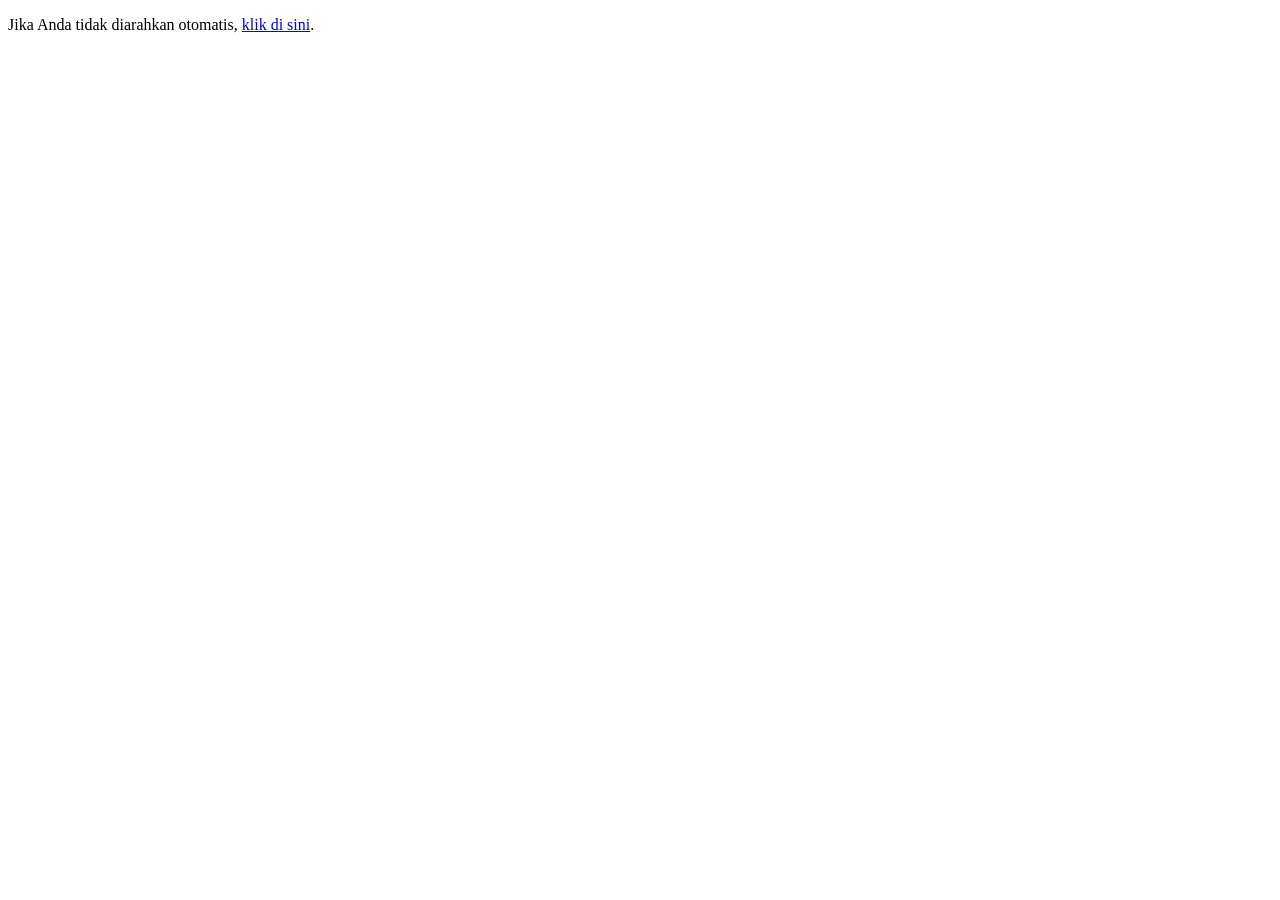
==== index.html @ add73de9 "Create index.html" ====
<!DOCTYPE html>
<html>
<head>
    <meta http-serif="refresh" content="0; url=./Predatech/">
    <title>Redirecting...</title>
</head>
<body>
    <p>Jika Anda tidak diarahkan otomatis, <a href="./Predatech/">klik di sini</a>.</p>
</body>
</html>
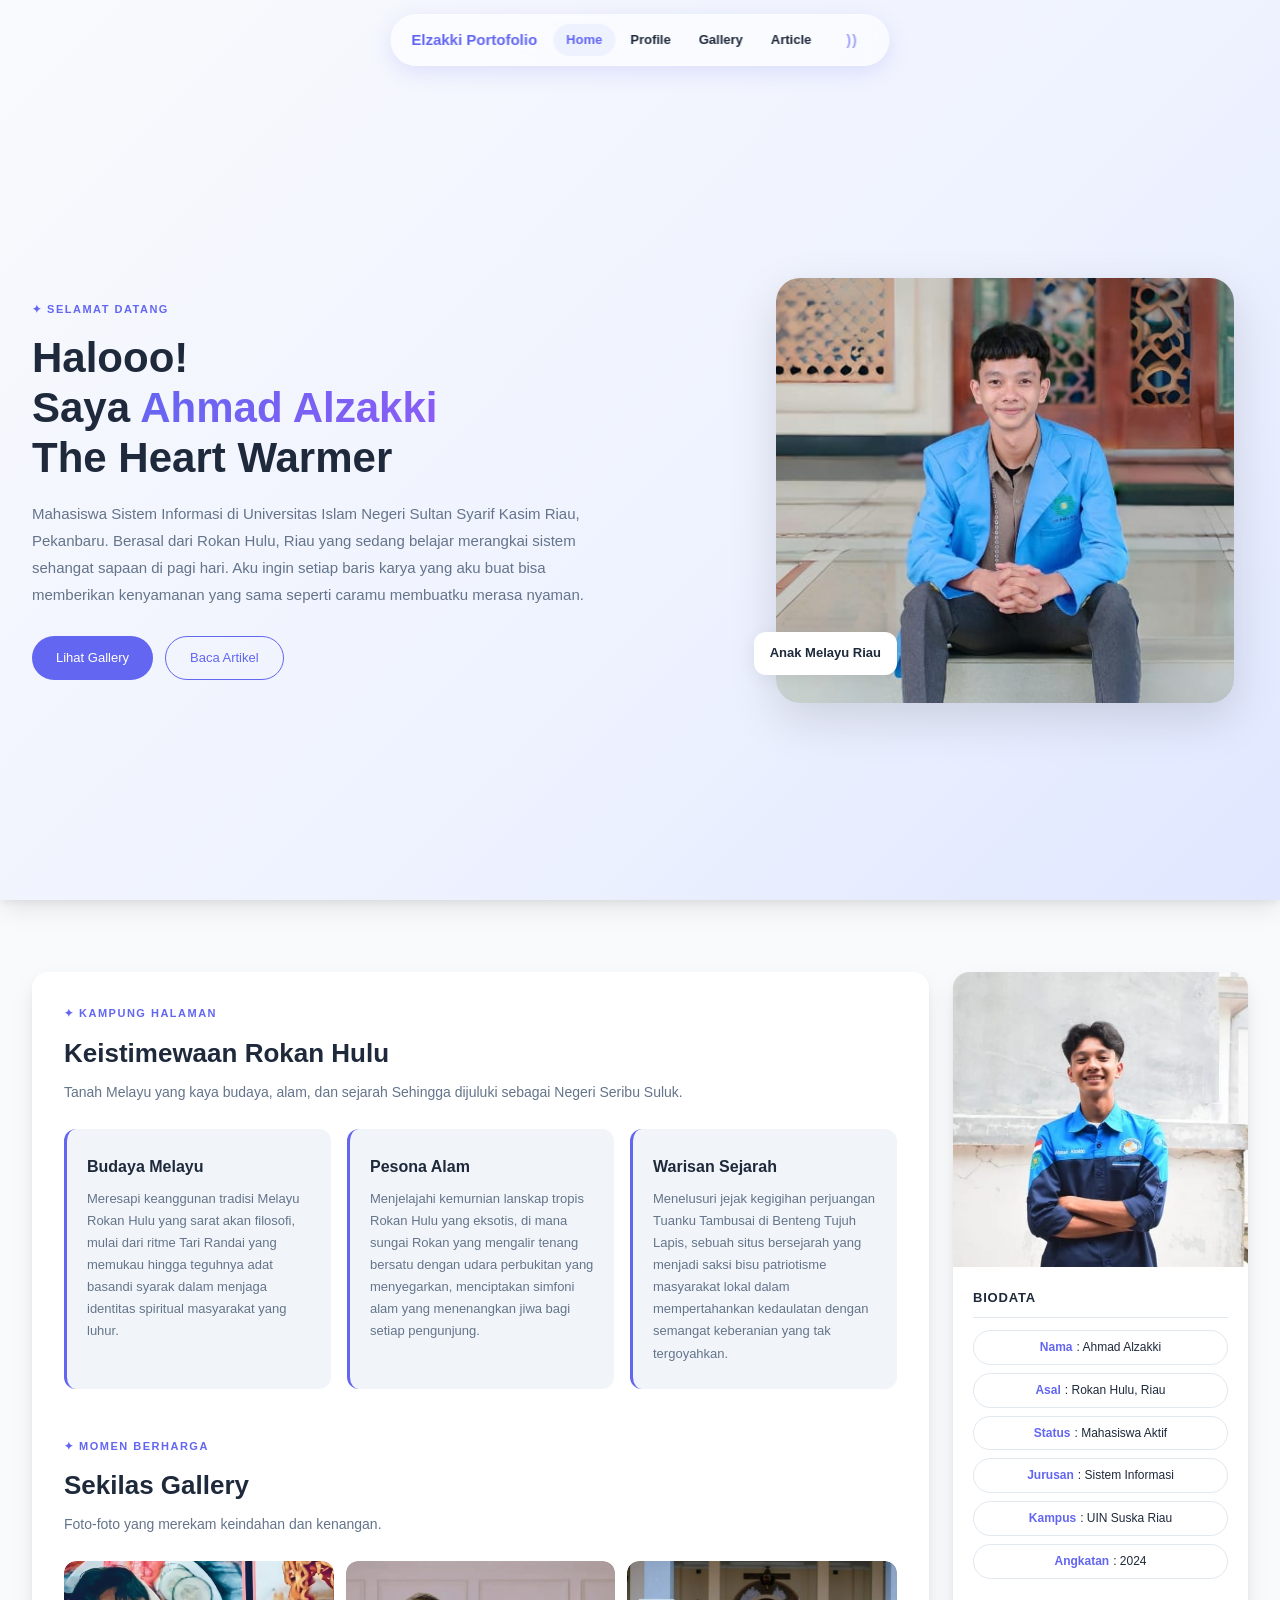
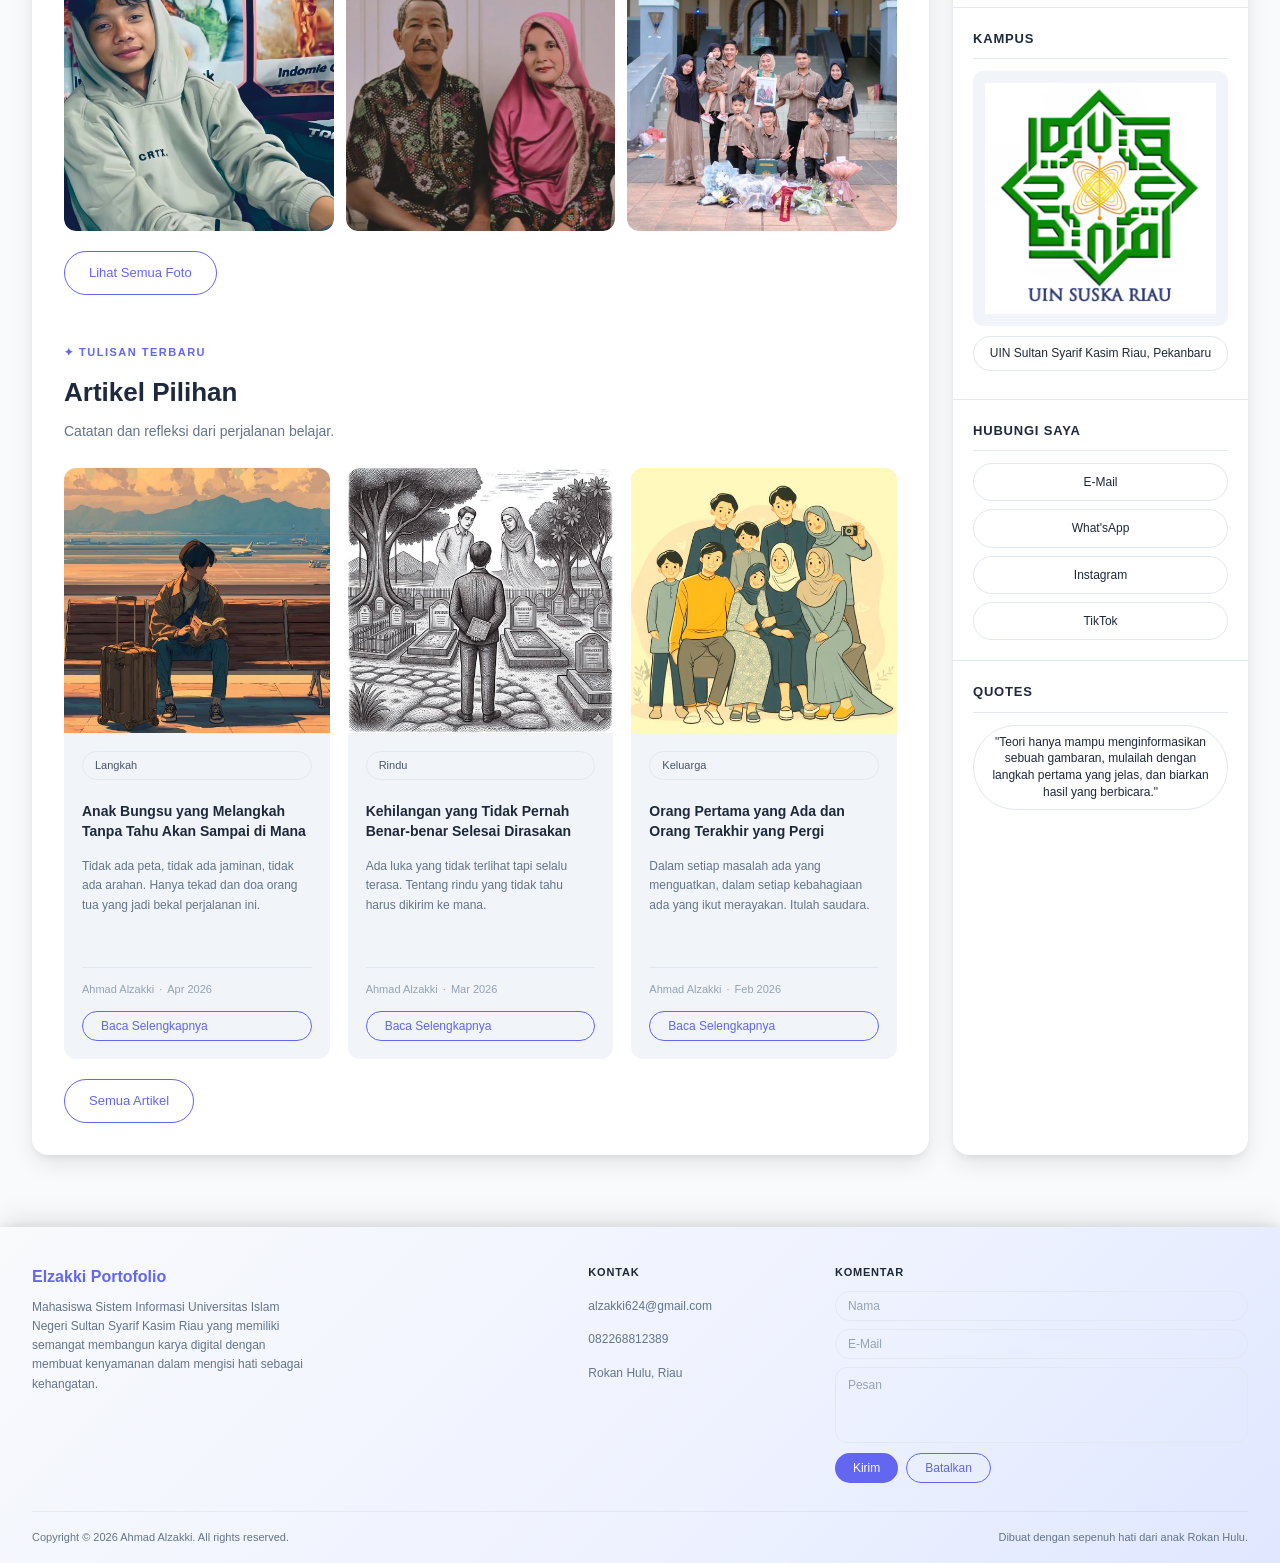
==== commit 059608cf: "Add files via upload" ====
--- a/index.html
+++ b/index.html
@@ -1,10 +1,336 @@
 <!DOCTYPE html>
-<html>
+<html lang="id">
+
 <head>
-    <meta http-serif="refresh" content="0; url=./Predatech/">
-    <title>Redirecting...</title>
+  <meta charset="UTF-8" />
+  <meta name="viewport" content="width=device-width, initial-scale=1.0" />
+  <meta name="description"
+    content="Website portofolio Ahmad Alzakki — mahasiswa Sistem Informasi dari Rokan Hulu, Riau." />
+  <title>Beranda - Elzakki Portofolio</title>
+  <link rel="stylesheet" href="style.css" />
 </head>
+
 <body>
-    <p>Jika Anda tidak diarahkan otomatis, <a href="./Predatech/">klik di sini</a>.</p>
+
+  <nav class="navbar" id="navbar">
+    <div class="navbar-inner">
+      <a href="index.html" class="navbar-logo">Elzakki Portofolio</a>
+      <ul class="navbar-menu">
+        <li><a href="index.html" class="active">Home</a></li>
+        <li><a href="profile.html">Profile</a></li>
+        <li><a href="gallery.html">Gallery</a></li>
+        <li><a href="article.html">Article</a></li>
+      </ul>
+      <div class="navbar-controls">
+        <button class="hamburger" id="hamburger" aria-label="Menu">
+          <span></span><span></span><span></span>
+        </button>
+        <button class="mode-trigger" id="modeTrigger" aria-label="Pilih mode">))</button>
+        <button class="mode-btn" id="modeBtn">Default</button>
+      </div>
+    </div>
+  </nav>
+
+  <div class="mobile-menu" id="mobileMenu">
+    <a href="index.html" class="active">Home</a>
+    <a href="profile.html">Profile</a>
+    <a href="gallery.html">Gallery</a>
+    <a href="article.html">Article</a>
+    <button class="mobile-mode-btn" id="modeBtnMobile">Default</button>
+  </div>
+
+  <section class="hero">
+    <div class="container">
+      <div class="hero-content">
+        <div class="hero-text fade-in">
+          <span class="hero-eyebrow">✦ Selamat Datang</span>
+          <h1 class="hero-title">Halooo!<br> Saya <span>Ahmad Alzakki</span><br />The Heart Warmer</h1>
+          <p class="hero-desc">Mahasiswa Sistem Informasi di Universitas Islam Negeri Sultan Syarif Kasim Riau,
+            Pekanbaru. Berasal dari Rokan Hulu, Riau yang sedang belajar merangkai sistem sehangat sapaan di pagi hari.
+            Aku ingin setiap baris karya yang aku buat bisa memberikan kenyamanan yang sama seperti caramu membuatku
+            merasa nyaman.</p>
+          <div class="hero-actions">
+            <a href="gallery.html" class="btn btn-primary">Lihat Gallery</a>
+            <a href="article.html" class="btn btn-secondary">Baca Artikel</a>
+          </div>
+        </div>
+        <div class="hero-image fade-in fade-in-delay-2">
+          <img src="Picture/0.jpeg" alt="Rokan Hulu, Riau" />
+          <div class="hero-badge">
+            Anak Melayu Riau
+          </div>
+        </div>
+      </div>
+    </div>
+  </section>
+
+  <section class="section">
+    <div class="container">
+      <div class="dual-panel">
+
+        <div class="panel-left">
+          <div class="home-sections">
+
+            <div class="scroll-reveal">
+              <span class="label">✦ Kampung Halaman</span>
+              <h2 class="heading">Keistimewaan Rokan Hulu</h2>
+              <p class="subtext">Tanah Melayu yang kaya budaya, alam, dan sejarah Sehingga dijuluki sebagai Negeri
+                Seribu Suluk.</p>
+              <div class="feature-grid">
+                <div class="feature-card scroll-reveal" data-delay="50">
+                  <h3>Budaya Melayu</h3>
+                  <p>Meresapi keanggunan tradisi Melayu Rokan Hulu yang sarat akan filosofi, mulai dari ritme Tari
+                    Randai yang memukau hingga teguhnya adat basandi syarak dalam menjaga identitas spiritual masyarakat
+                    yang luhur.</p>
+                </div>
+                <div class="feature-card scroll-reveal" data-delay="120">
+                  <h3>Pesona Alam</h3>
+                  <p>Menjelajahi kemurnian lanskap tropis Rokan Hulu yang eksotis, di mana sungai Rokan yang mengalir
+                    tenang bersatu dengan udara perbukitan yang menyegarkan, menciptakan simfoni alam yang menenangkan
+                    jiwa bagi setiap pengunjung.</p>
+                </div>
+                <div class="feature-card scroll-reveal" data-delay="190">
+                  <h3>Warisan Sejarah</h3>
+                  <p>Menelusuri jejak kegigihan perjuangan Tuanku Tambusai di Benteng Tujuh Lapis, sebuah situs
+                    bersejarah yang menjadi saksi bisu patriotisme masyarakat lokal dalam mempertahankan kedaulatan
+                    dengan semangat keberanian yang tak tergoyahkan.</p>
+                </div>
+              </div>
+            </div>
+
+            <div class="scroll-reveal">
+              <span class="label">✦ Momen Berharga</span>
+              <h2 class="heading">Sekilas Gallery</h2>
+              <p class="subtext">Foto-foto yang merekam keindahan dan kenangan.</p>
+              <div class="gallery-grid-preview">
+                <div class="gallery-item">
+                  <img src="Picture/8.jpg" alt="Momen 1" />
+                  <div class="gallery-overlay"><span>Santai tapi Serius</span></div>
+                </div>
+                <div class="gallery-item">
+                  <img src="Picture/family1.jpg" alt="Momen 2" />
+                  <div class="gallery-overlay"><span>Doa Tanpa Henti</span></div>
+                </div>
+                <div class="gallery-item">
+                  <img src="Picture/family2.jpg" alt="Momen 3" />
+                  <div class="gallery-overlay"><span>Bahagia dalam Kebersamaan</span></div>
+                </div>
+              </div>
+              <div style="margin-top:20px;">
+                <a href="gallery.html" class="btn btn-secondary">Lihat Semua Foto</a>
+              </div>
+            </div>
+
+            <div>
+              <span class="label">✦ Tulisan Terbaru</span>
+              <h2 class="heading">Artikel Pilihan</h2>
+              <p class="subtext">Catatan dan refleksi dari perjalanan belajar.</p>
+              <div class="article-preview-grid">
+                <div class="article-card">
+                  <img class="article-card-img" src="Picture/artc1.jpg" alt="Bungsu" />
+                  <div class="article-card-body">
+                    <span class="badge">Langkah</span>
+                    <h3>Anak Bungsu yang Melangkah Tanpa Tahu Akan Sampai di Mana</h3>
+                    <p>Tidak ada peta, tidak ada jaminan, tidak ada arahan. Hanya tekad dan doa orang tua yang jadi
+                      bekal perjalanan ini.</p>
+                    <div class="article-meta"><span>Ahmad Alzakki</span><span>·</span><span>Apr 2026</span></div>
+                    <button class="btn btn-secondary btn-sm" style="margin-top:12px;" onclick="openModal('m1')">Baca
+                      Selengkapnya</button>
+                  </div>
+                </div>
+                <div class="article-card">
+                  <img class="article-card-img" src="Picture/artc2.jpg" alt="Orang Tua" />
+                  <div class="article-card-body">
+                    <span class="badge">Rindu</span>
+                    <h3>Kehilangan yang Tidak Pernah Benar-benar Selesai Dirasakan</h3>
+                    <p>Ada luka yang tidak terlihat tapi selalu terasa. Tentang rindu yang tidak tahu harus dikirim ke
+                      mana.</p>
+                    <div class="article-meta"><span>Ahmad Alzakki</span><span>·</span><span>Mar 2026</span></div>
+                    <button class="btn btn-secondary btn-sm" style="margin-top:12px;" onclick="openModal('m2')">Baca
+                      Selengkapnya</button>
+                  </div>
+                </div>
+                <div class="article-card">
+                  <img class="article-card-img" src="Picture/artc3.jpg" alt="Saudara" />
+                  <div class="article-card-body">
+                    <span class="badge">Keluarga</span>
+                    <h3>Orang Pertama yang Ada dan Orang Terakhir yang Pergi</h3>
+                    <p>Dalam setiap masalah ada yang menguatkan, dalam setiap kebahagiaan ada yang ikut merayakan.
+                      Itulah saudara.</p>
+                    <div class="article-meta"><span>Ahmad Alzakki</span><span>·</span><span>Feb 2026</span></div>
+                    <button class="btn btn-secondary btn-sm" style="margin-top:12px;" onclick="openModal('m3')">Baca
+                      Selengkapnya</button>
+                  </div>
+                </div>
+              </div>
+              <div style="margin-top:20px;">
+                <a href="article.html" class="btn btn-secondary">Semua Artikel</a>
+              </div>
+            </div>
+
+          </div>
+        </div>
+
+        <aside class="panel-right">
+          <img src="Picture/1.jpeg" alt="Ahmad Alzakki" class="aside-profile-img" />
+          <div class="aside-body">
+            <h3>Biodata</h3>
+            <p><strong>Nama</strong>: Ahmad Alzakki</p>
+            <p><strong>Asal</strong>: Rokan Hulu, Riau</p>
+            <p><strong>Status</strong>: Mahasiswa Aktif</p>
+            <p><strong>Jurusan</strong>: Sistem Informasi</p>
+            <p><strong>Kampus</strong>: UIN Suska Riau</p>
+            <p><strong>Angkatan</strong>: 2024</p>
+          </div>
+          <div class="aside-body">
+            <h3>Kampus</h3>
+            <img src="Picture/UIN Suska Riau.png" alt="UIN Suska Riau"
+              style="width:100%; object-fit:contain; background:var(--bg-section); padding:12px; border-radius:10px; margin-bottom:10px;" />
+            <p>UIN Sultan Syarif Kasim Riau, Pekanbaru</p>
+          </div>
+          <div class="aside-body">
+            <h3>Hubungi Saya</h3>
+            <div class="aside-social">
+              <a href="mailto:alzakki624@gmail.com">E-Mail</a>
+              <a href="https://wa.me/qr/NRQJE35KMIVWI1" target="_blank">What'sApp</a>
+              <a href="https://www.instagram.com/zakki_ky?igsh=NWJoYWFzNnN1YWN1" target="_blank">Instagram</a>
+              <a href="https://www.tiktok.com/@zakki.24?_t=ZS-908duZ1VeLQ&_r=1" target="_blank">TikTok</a>
+            </div>
+          </div>
+          <div class="aside-body">
+            <h3>Quotes</h3>
+            <p>"Teori hanya mampu menginformasikan sebuah gambaran, mulailah dengan langkah pertama yang jelas, dan
+              biarkan hasil yang berbicara."</p>
+          </div>
+        </aside>
+
+      </div>
+    </div>
+  </section>
+
+
+
+  <footer class="footer">
+    <div class="container">
+      <div class="footer-grid">
+        <div class="footer-brand">
+          <div class="footer-logo">Elzakki Portofolio</div>
+          <p>Mahasiswa Sistem Informasi Universitas Islam Negeri Sultan Syarif Kasim Riau yang memiliki semangat
+            membangun karya digital dengan membuat kenyamanan dalam mengisi hati sebagai kehangatan.</p>
+        </div>
+        <div class="footer-col">
+          <h4>Kontak</h4>
+          <ul>
+            <li><a href="mailto:alzakki624@gmail.com">alzakki624@gmail.com</a></li>
+            <li><a href="https://wa.me/qr/NRQJE35KMIVWI1" target="_blank">082268812389</a></li>
+            <li><a href="https://maps.app.goo.gl/m5msif5nFXpnEiLt5" target="_blank">Rokan Hulu, Riau</a></li>
+          </ul>
+        </div>
+        <div class="footer-col footer-comment">
+          <h4>Komentar</h4>
+          <form class="comment-form" onsubmit="submitComment(event)">
+            <input type="text" class="comment-input" placeholder="Nama" required />
+            <input type="email" class="comment-input" placeholder="E-Mail" required />
+            <textarea class="comment-textarea" placeholder="Pesan" rows="3" required></textarea>
+            <div class="comment-actions">
+              <button type="submit" class="btn btn-primary btn-sm">Kirim</button>
+              <button type="reset" class="btn btn-secondary btn-sm">Batalkan</button>
+            </div>
+          </form>
+        </div>
+      </div>
+      <div class="footer-bottom">
+        <span>Copyright © 2026 Ahmad Alzakki. All rights reserved.</span>
+        <span>Dibuat dengan sepenuh hati dari anak Rokan Hulu.</span>
+      </div>
+    </div>
+  </footer>
+
+  <!-- ===== MODALS — di luar semua card, langsung di dalam body ===== -->
+
+  <div id="m1" class="modal-overlay" onclick="handleOverlay(event,'m1')">
+    <div class="modal-box">
+      <button class="modal-close" onclick="closeModal('m1')">Tutup</button>
+      <span class="badge">Langkah</span>
+      <h2 class="modal-title">Anak Bungsu yang Melangkah Tanpa Tahu Akan Sampai di Mana</h2>
+      <div class="modal-meta">Ahmad Alzakki · April 2026 · 4 menit baca</div>
+      <img class="modal-img" src="Picture/artc1.jpg" alt="Bungsu" />
+      <div class="modal-content">
+        <p>Menjadi anak bungsu itu tidak selalu berarti paling dimanja. Kadang justru jadi yang paling
+          banyak melihat, paling banyak belajar dari perjalanan kakak-kakak sebelumnya, tapi tetap harus
+          mencari jalan sendiri karena setiap orang punya takdirnya masing-masing.</p>
+        <p>Saya tidak pernah benar-benar tahu perjalanan ini akan berujung di mana. Tidak ada yang
+          menjamin bahwa setiap langkah yang diambil sudah pasti benar. Tapi justru di situlah letak
+          perjuangannya. Melangkah bukan karena yakin jalan di depan itu mulus, tapi karena diam di
+          tempat bukan pilihan yang bisa diterima.</p>
+        <p>Setiap pencapaian yang ada sampai hari ini bukan datang dari rencana besar yang tersusun
+          rapi. Semuanya datang dari keberanian untuk terus mencoba meski berkali-kali tidak tahu harus
+          ke mana. Ada masa di mana satu-satunya pegangan adalah doa ibu yang selalu terselip di akhir
+          setiap pembicaraan, dan keyakinan bahwa usaha tidak pernah benar-benar sia-sia.</p>
+        <p>Perjalanan ini belum selesai. Bahkan mungkin belum sampai di separuhnya. Tapi sejauh ini,
+          saya belajar bahwa tidak apa-apa untuk tidak tahu segalanya di awal. Yang penting adalah tetap
+          jalan, tetap belajar, dan tetap bersyukur untuk setiap langkah kecil yang sudah berhasil
+          dilewati.</p>
+      </div>
+    </div>
+  </div>
+
+  <div id="m2" class="modal-overlay" onclick="handleOverlay(event,'m2')">
+    <div class="modal-box">
+      <button class="modal-close" onclick="closeModal('m2')">Tutup</button>
+      <span class="badge">Rindu</span>
+      <h2 class="modal-title">Kehilangan yang Tidak Pernah Benar-benar Selesai Dirasakan</h2>
+      <div class="modal-meta">Ahmad Alzakki · Maret 2026 · 5 menit baca</div>
+      <img class="modal-img" src="Picture/artc2.jpg" alt="Orang Tua" />
+      <div class="modal-content">
+        <p>Kehilangan orang tua itu bukan sesuatu yang bisa dijelaskan dengan kata-kata yang cukup.
+          Tidak peduli seberapa banyak orang bilang "sabar" atau "ikhlas", tetap ada bagian di dalam
+          diri yang butuh waktu sangat lama untuk benar-benar menerima bahwa mereka sudah tidak ada.</p>
+        <p>Yang paling berat bukan saat pertama kali tahu kabarnya. Yang paling berat adalah momen-momen
+          kecil sesudahnya. Saat ada kabar baik yang ingin dibagi tapi tidak ada lagi nomor yang bisa
+          dihubungi. Saat hari raya datang dan meja makan terasa berbeda. Saat ada masalah yang biasanya
+          cukup diselesaikan hanya dengan duduk bersama mereka, tapi sekarang harus dihadapi sendiri.
+        </p>
+        <p>Orang tua meninggalkan banyak hal. Bukan hanya kenangan, tapi juga nilai-nilai yang tanpa
+          sadar sudah tertanam jauh sebelum kita mengerti artinya. Cara mereka berbicara, cara mereka
+          bersabar, cara mereka mencintai keluarga tanpa banyak berkata-kata. Semua itu hidup terus di
+          dalam diri, dan itu mungkin cara mereka untuk tetap ada meski jasadnya sudah pergi.</p>
+        <p>Rindu itu nyata. Dan tidak ada salahnya untuk mengakui bahwa kehilangan mereka meninggalkan
+          luka yang mendalam. Tapi di balik luka itu, ada juga rasa syukur yang besar karena pernah
+          punya mereka, meski tidak sepanjang yang diinginkan.</p>
+      </div>
+    </div>
+  </div>
+
+  <div id="m3" class="modal-overlay" onclick="handleOverlay(event,'m3')">
+    <div class="modal-box">
+      <button class="modal-close" onclick="closeModal('m3')">Tutup</button>
+      <span class="badge">Keluarga</span>
+      <h2 class="modal-title">Orang Pertama yang Ada dan Orang Terakhir yang Pergi</h2>
+      <div class="modal-meta">Ahmad Alzakki · Februari 2026 · 3 menit baca</div>
+      <img class="modal-img" src="Picture/artc3.jpg" alt="Saudara" />
+      <div class="modal-content">
+        <p>Ada hubungan yang terbentuk bukan karena pilihan, tapi justru karena itulah ia menjadi salah
+          satu yang paling kuat. Saudara kandung adalah orang-orang yang melihat kita dari sejak kita
+          belum tahu apa-apa tentang dunia, dan tetap ada sampai kita sudah cukup besar untuk berjalan
+          sendiri.</p>
+        <p>Kebersamaan dalam keluarga tidak selalu datang dalam bentuk momen-momen besar. Kadang justru
+          hadir dalam hal yang paling biasa. Makan bersama sambil ribut soal lauk, saling ledek tanpa
+          maksud menyakiti, diam-diam membantu satu sama lain tanpa diminta. Semua itu yang akhirnya
+          membangun ikatan yang susah dijelaskan tapi sangat terasa.</p>
+        <p>Ketika ada masalah, saudara adalah tempat pertama yang terlintas. Bukan karena mereka selalu
+          punya jawaban, tapi karena kehadirannya saja sudah cukup membuat semuanya terasa lebih ringan.
+          Dan ketika ada kebahagiaan, menceritakannya kepada saudara terasa berbeda dibanding bercerita
+          kepada siapa pun. Ada ketulusan yang sulit dicari di tempat lain.</p>
+        <p>Saya bersyukur punya saudara-saudara yang tidak hanya hadir di momen bahagia, tapi juga yang
+          tidak pernah pergi saat momen itu sedang tidak baik-baiknya. Kebersamaan itu bukan sesuatu
+          yang datang sendiri, tapi sesuatu yang dijaga bersama setiap harinya.</p>
+      </div>
+    </div>
+  </div>
+
+  <script src="script.js"></script>
+
 </body>
-</html>
+
+</html>
--- a/style.css
+++ b/style.css
@@ -0,0 +1,1855 @@
+@import url('https://fonts.googleapis.com/css2?family=Plus+Jakarta+Sans:wght@300;400;500;600;700&display=swap');
+
+/* Semua */
+*,
+*::before,
+*::after {
+  box-sizing: border-box;
+  margin: 0;
+  padding: 0;
+}
+
+:root {
+  --primary: #6366F1;
+  --primary-light: #EEF2FF;
+  --secondary: #8B5CF6;
+  --bg-main: #F8FAFC;
+  --bg-card: #FFFFFF;
+  --bg-section: #F1F5F9;
+  --text-dark: #1E293B;
+  --text-muted: #64748B;
+  --text-light: #94A3B8;
+  --border: #E2E8F0;
+  --shadow: 0 4px 24px rgba(0, 0, 0, 0.07);
+  --shadow-md: 0 8px 32px rgba(0, 0, 0, 0.10);
+  --shadow-lg: 0 16px 48px rgba(0, 0, 0, 0.13);
+  --radius: 16px;
+  --transition: all 0.3s ease;
+}
+
+html {
+  scroll-behavior: smooth;
+}
+
+body {
+  font-family: 'Plus Jakarta Sans', sans-serif;
+  font-size: 16px;
+  line-height: 1.7;
+  color: var(--text-dark);
+  background: var(--bg-main);
+}
+
+img {
+  max-width: 100%;
+  border-radius: 12px;
+  object-fit: cover;
+  display: block;
+}
+
+a {
+  text-decoration: none;
+  color: inherit;
+}
+
+ul {
+  list-style: none;
+}
+
+.container {
+  max-width: 1400px;
+  margin: 0 auto;
+  padding: 0 2rem;
+}
+
+.section {
+  padding: 72px 0;
+}
+
+.label {
+  display: block;
+  font-size: 11px;
+  font-weight: 700;
+  color: var(--primary);
+  letter-spacing: 1.5px;
+  text-transform: uppercase;
+  margin-bottom: 8px;
+}
+
+.heading {
+  font-size: 26px;
+  font-weight: 700;
+  color: var(--text-dark);
+  margin-bottom: 6px;
+}
+
+.subtext {
+  font-size: 14px;
+  color: var(--text-muted);
+  margin-bottom: 24px;
+}
+
+.badge {
+  display: inline-block;
+  border-radius: 50px;
+  padding: 4px 12px;
+  font-size: 11px;
+  font-weight: 500;
+  background: #F1F5F9;
+  color: #475569;
+  border: 1px solid #E2E8F0;
+}
+
+.btn {
+  display: inline-flex;
+  align-items: center;
+  gap: 8px;
+  padding: 10px 24px;
+  border-radius: 50px;
+  font-family: inherit;
+  font-size: 13px;
+  font-weight: 500;
+  cursor: pointer;
+  border: none;
+  transition: var(--transition);
+}
+
+.btn-primary {
+  background: var(--primary);
+  color: #fff;
+}
+
+.btn-primary:hover {
+  background: var(--secondary);
+  transform: scale(1.02);
+}
+
+.btn-secondary {
+  background: transparent;
+  border: 1.5px solid var(--primary);
+  color: var(--primary);
+}
+
+.btn-secondary:hover {
+  background: var(--primary-light);
+  transform: scale(1.02);
+}
+
+.btn-sm {
+  padding: 7px 18px;
+  font-size: 12px;
+}
+
+@keyframes fadeInUp {
+  from {
+    opacity: 0;
+    transform: translateY(20px);
+  }
+
+  to {
+    opacity: 1;
+    transform: translateY(0);
+  }
+}
+
+.fade-in {
+  animation: fadeInUp 0.6s ease forwards;
+}
+
+.fade-in-delay-1 {
+  animation-delay: 0.1s;
+}
+
+.fade-in-delay-2 {
+  animation-delay: 0.2s;
+}
+
+.fade-in-delay-3 {
+  animation-delay: 0.3s;
+}
+
+@media (max-width: 1024px) {
+  .container {
+    padding: 0 1.5rem;
+  }
+}
+
+@media (max-width: 480px) {
+  .container {
+    padding: 0 1rem;
+  }
+
+  .section {
+    padding: 52px 0;
+  }
+}
+
+/* Navbar */
+.navbar {
+  position: fixed;
+  top: 14px;
+  left: 50%;
+  transform: translateX(-50%);
+  z-index: 1000;
+  min-width: 400px;
+  max-width: 840px;
+}
+
+.navbar-inner {
+  display: flex;
+  align-items: center;
+  justify-content: space-between;
+  gap: 1rem;
+  background: rgba(255, 255, 255, 0.58);
+  backdrop-filter: blur(12px) saturate(160%);
+  -webkit-backdrop-filter: blur(12px) saturate(160%);
+  border: 1px solid rgba(255, 255, 255, 0.25);
+  border-radius: 50px;
+  box-shadow: 0 6px 22px rgba(99, 102, 241, 0.16);
+  padding: 8px 20px;
+  height: 52px;
+  transition: all 0.35s cubic-bezier(0.34, 1.2, 0.64, 1);
+}
+
+.navbar-logo {
+  font-size: 15px;
+  font-weight: 700;
+  color: var(--primary);
+  flex-shrink: 0;
+  white-space: nowrap;
+}
+
+.navbar-menu {
+  display: flex;
+  align-items: center;
+  gap: 2px;
+}
+
+.navbar-menu a {
+  display: inline-flex;
+  align-items: center;
+  justify-content: center;
+  padding: 6px 13px;
+  border-radius: 50px;
+  font-size: 13px;
+  font-weight: 600;
+  color: var(--text-dark);
+  transition: var(--transition);
+  height: 32px; /* Force consistent height to match mode-btn/logo */
+}
+
+.navbar-menu a:hover,
+.navbar-menu a.active {
+  background: var(--primary-light);
+  color: var(--primary);
+}
+
+/* Right side controls group */
+.navbar-controls {
+  display: flex;
+  align-items: center;
+  gap: 4px;
+  flex-shrink: 0;
+}
+
+.hamburger {
+  display: none;
+  flex-direction: column;
+  gap: 5px;
+  cursor: pointer;
+  background: none;
+  border: none;
+  padding: 4px;
+}
+
+.hamburger span {
+  display: block;
+  width: 20px;
+  height: 2px;
+  background: var(--text-dark);
+  border-radius: 2px;
+  transition: transform 0.3s ease, opacity 0.2s ease;
+  transform-origin: center;
+}
+
+/* Hamburger active state (X) */
+.hamburger.active span:nth-child(1) {
+  transform: translateY(7px) rotate(45deg);
+}
+.hamburger.active span:nth-child(2) { opacity: 0; }
+.hamburger.active span:nth-child(3) {
+  transform: translateY(-7px) rotate(-45deg);
+}
+
+/* Mode Trigger Button (the )) icon inside navbar) */
+.mode-trigger {
+  background: none;
+  border: none;
+  cursor: pointer;
+  font-size: 14px;
+  font-weight: 800;
+  color: var(--primary);
+  opacity: 0.6;
+  padding: 4px 6px;
+  border-radius: 50px;
+  transition: opacity 0.25s ease, transform 0.3s ease, background 0.25s ease;
+  font-family: inherit;
+  letter-spacing: 1px;
+  line-height: 1;
+  flex-shrink: 0;
+}
+.mode-trigger:hover { opacity: 1; background: rgba(99,102,241,0.08); }
+.mode-trigger.active { opacity: 1; transform: scaleX(-1); }
+
+/* Mode Button — hidden, slides out from right inside navbar */
+.mode-btn {
+  overflow: hidden;
+  max-width: 0;
+  opacity: 0;
+  padding: 5px 0;
+  margin-left: 0;
+  border: none;
+  border-left: 1.5px solid transparent;
+  font-family: inherit;
+  font-size: 13px;
+  font-weight: 700;
+  cursor: pointer;
+  white-space: nowrap;
+  background: linear-gradient(135deg, var(--primary), var(--secondary));
+  -webkit-background-clip: text;
+  -webkit-text-fill-color: transparent;
+  background-clip: text;
+  transition: max-width 0.4s cubic-bezier(0.34,1.3,0.64,1), opacity 0.3s ease, padding 0.3s ease, margin 0.3s ease, border-color 0.3s ease;
+  flex-shrink: 0;
+}
+.mode-btn.visible {
+  max-width: 110px;
+  opacity: 1;
+  padding: 5px 12px;
+  margin-left: 4px;
+  border-left-color: rgba(99,102,241,0.2);
+}
+
+/* Mobile menu */
+.mobile-menu {
+  display: none;
+  position: fixed;
+  top: 74px;
+  left: 50%;
+  transform: translateX(-50%);
+  background: rgba(255, 255, 255, 0.96);
+  backdrop-filter: blur(16px);
+  border-radius: 18px;
+  box-shadow: var(--shadow-md);
+  padding: 12px;
+  min-width: 200px;
+  z-index: 999;
+}
+
+.mobile-menu.open {
+  display: flex;
+  flex-direction: column;
+  gap: 4px;
+}
+
+.mobile-menu a {
+  padding: 9px 14px;
+  border-radius: 10px;
+  font-size: 14px;
+  font-weight: 500;
+  color: var(--text-dark);
+  transition: var(--transition);
+}
+
+.mobile-menu a:hover,
+.mobile-menu a.active {
+  background: var(--primary-light);
+  color: var(--primary);
+}
+
+/* Mobile menu mode button */
+.mobile-mode-btn {
+  display: flex;
+  align-items: center;
+  justify-content: center;
+  margin-top: 4px;
+  padding: 9px 14px;
+  border-radius: 10px;
+  font-size: 13px;
+  font-weight: 700;
+  font-family: inherit;
+  cursor: pointer;
+  border: 1.5px solid var(--primary);
+  background: var(--primary-light);
+  color: var(--primary);
+  transition: var(--transition);
+  width: 100%;
+}
+.mobile-mode-btn:hover {
+  background: var(--primary);
+  color: white;
+}
+
+@media (max-width: 1024px) {
+  .navbar {
+    min-width: 320px;
+    max-width: calc(100% - 40px);
+    width: calc(100% - 40px);
+  }
+}
+
+@media (max-width: 768px) {
+  .navbar {
+    max-width: calc(100% - 32px);
+    width: calc(100% - 32px);
+    min-width: unset;
+  }
+  .navbar-menu { display: none; }
+  .hamburger { display: flex; }
+  .mode-trigger, .mode-btn { display: none !important; }
+}
+
+/* Hero */
+.hero,
+.profile-hero,
+.page-hero {
+  background: linear-gradient(135deg, var(--bg-main) 0%, var(--primary-light) 60%, #E0E7FF 100%);
+  text-align: center;
+  box-shadow: 0 4px 6px -1px rgba(0, 0, 0, 0.05), 0 10px 25px -3px rgba(0, 0, 0, 0.1);
+  position: relative;
+  z-index: 10;
+}
+
+.hero {
+  min-height: 100vh;
+  display: flex;
+  align-items: center;
+  padding-top: 80px;
+  text-align: left;
+}
+
+.profile-hero {
+  min-height: 100vh;
+  display: flex;
+  align-items: center;
+  padding: 110px 0 64px;
+}
+
+.page-hero {
+  padding: 110px 0 56px;
+}
+
+.hero-content {
+  display: grid;
+  grid-template-columns: 1fr 1fr;
+  gap: 4rem;
+  align-items: center;
+}
+
+.hero-eyebrow {
+  display: block;
+  font-size: 11px;
+  font-weight: 700;
+  color: var(--primary);
+  letter-spacing: 1.5px;
+  text-transform: uppercase;
+  margin-bottom: 14px;
+}
+
+.hero-title {
+  font-size: 42px;
+  font-weight: 700;
+  line-height: 1.2;
+  margin-bottom: 16px;
+}
+
+.hero-title span {
+  background: linear-gradient(135deg, var(--primary), var(--secondary));
+  -webkit-background-clip: text;
+  -webkit-text-fill-color: transparent;
+  background-clip: text;
+}
+
+.page-hero h1 {
+  font-size: 38px;
+  font-weight: 700;
+  margin: 10px 0 10px;
+  color: var(--text-dark);
+}
+
+.hero-desc {
+  font-size: 15px;
+  color: var(--text-muted);
+  margin-bottom: 28px;
+  line-height: 1.8;
+}
+
+.page-hero p {
+  font-size: 15px;
+  color: var(--text-muted);
+  max-width: 500px;
+  margin: 0 auto;
+}
+
+.hero-actions {
+  display: flex;
+  gap: 12px;
+  flex-wrap: wrap;
+}
+
+.hero-image {
+  position: relative;
+  width: 82%;
+  margin-left: auto;
+}
+
+.hero-image img {
+  width: 97%;
+  height: 425px;
+  object-fit: cover;
+  border-radius: 24px;
+  box-shadow: var(--shadow-lg);
+}
+
+.hero-badge {
+  position: absolute;
+  bottom: 28px;
+  left: -22px;
+  background: white;
+  border-radius: 12px;
+  padding: 10px 16px;
+  box-shadow: var(--shadow);
+  font-size: 13px;
+  font-weight: 600;
+  z-index: 10;
+  display: inline-block;
+}
+
+@media (max-width: 1024px) {
+  .hero-content {
+    grid-template-columns: 1fr;
+    text-align: center;
+    gap: 2.5rem;
+  }
+
+  .hero-image {
+    width: 90%;
+    margin: 0 auto;
+  }
+
+  .hero-actions {
+    justify-content: center;
+  }
+}
+
+@media (max-width: 768px) {
+  .hero-title {
+    font-size: 30px;
+  }
+}
+
+@media (max-width: 480px) {
+  .hero-title {
+    font-size: 26px;
+  }
+}
+
+/* Konten Kiri */
+.dual-panel {
+  display: grid;
+  grid-template-columns: 1fr 295px;
+  gap: 24px;
+  align-items: stretch;
+}
+
+.panel-left {
+  border-radius: var(--radius);
+  box-shadow: 0 4px 6px -1px rgba(0, 0, 0, 0.05), 0 10px 25px -3px rgba(0, 0, 0, 0.1);
+  background: var(--bg-card);
+  overflow: hidden;
+  padding: 32px;
+}
+
+@media (max-width: 1024px) {
+  .dual-panel {
+    grid-template-columns: 1fr;
+  }
+}
+
+@media (max-width: 480px) {
+  .panel-left {
+    padding: 20px;
+  }
+}
+
+/* Konten Kanan */
+.panel-right {
+  border-radius: var(--radius);
+  box-shadow: 0 4px 6px -1px rgba(0, 0, 0, 0.05), 0 10px 25px -3px rgba(0, 0, 0, 0.1);
+  background: var(--bg-card);
+  overflow: hidden;
+  display: flex;
+  flex-direction: column;
+}
+
+.aside-profile-img {
+  width: 100%;
+  aspect-ratio: 1/1;
+  object-fit: cover;
+  border-radius: 0;
+}
+
+.aside-body {
+  padding: 20px;
+  border-top: 1px solid var(--border);
+  text-align: center;
+}
+
+.aside-body:first-of-type {
+  border-top: none;
+}
+
+.aside-body h3 {
+  font-size: 13px;
+  font-weight: 700;
+  color: var(--text-dark);
+  margin-bottom: 12px;
+  padding-bottom: 8px;
+  border-bottom: 1px solid var(--border);
+  text-transform: uppercase;
+  letter-spacing: 0.8px;
+  text-align: left;
+}
+
+.aside-body p {
+  font-size: 12px;
+  font-weight: 500;
+  color: var(--text-dark);
+  margin-bottom: 8px;
+  line-height: 1.4;
+  text-align: center;
+  padding: 8px 12px;
+  border-radius: 50px;
+  border: 1.5px solid var(--border);
+  display: block;
+}
+
+.aside-body p strong {
+  color: var(--primary);
+  font-weight: 700;
+  margin-right: 4px;
+}
+
+.aside-social {
+  display: flex;
+  flex-direction: column;
+  gap: 8px;
+}
+
+.aside-social a {
+  display: block;
+  text-align: center;
+  padding: 8px 12px;
+  border-radius: 50px;
+  font-size: 12px;
+  font-weight: 500;
+  border: 1.5px solid var(--border);
+  color: var(--text-dark);
+  transition: var(--transition);
+}
+
+.aside-social a:hover {
+  background: var(--primary-light);
+  color: var(--primary);
+  border-color: var(--primary);
+}
+
+@media (max-width: 1024px) {
+  .panel-right {
+    display: grid;
+    grid-template-columns: 1fr 1fr;
+  }
+}
+
+@media (max-width: 768px) {
+  .panel-right {
+    display: flex;
+  }
+}
+
+/* HOME */
+.home-sections {
+  display: flex;
+  flex-direction: column;
+  gap: 48px;
+}
+
+.feature-grid {
+  display: grid;
+  grid-template-columns: repeat(3, 1fr);
+  gap: 16px;
+}
+
+.feature-card {
+  background: var(--bg-section);
+  border-radius: 12px;
+  padding: 24px 20px;
+  transition: var(--transition);
+  border-left: 3px solid var(--primary);
+}
+
+.feature-card:hover {
+  transform: translateY(-3px);
+  box-shadow: var(--shadow);
+}
+
+.feature-card h3 {
+  font-size: 16px;
+  font-weight: 600;
+  margin-bottom: 8px;
+}
+
+.feature-card p {
+  font-size: 13px;
+  color: var(--text-muted);
+  line-height: 1.7;
+}
+
+@media (max-width: 1024px) {
+  .feature-grid {
+    grid-template-columns: 1fr 1fr;
+  }
+}
+
+@media (max-width: 768px) {
+  .feature-grid {
+    grid-template-columns: 1fr;
+  }
+}
+
+/* PROFILE */
+.profile-avatar {
+  width: 220px;
+  height: 220px;
+  border-radius: 50%;
+  object-fit: cover;
+  border: 4px solid white;
+  box-shadow: 0 8px 32px rgba(99, 102, 241, 0.18);
+  margin: 0 auto 16px;
+}
+
+.profile-name {
+  font-size: 38px;
+  font-weight: 700;
+  margin-bottom: 6px;
+}
+
+.profile-tagline {
+  font-size: 14px;
+  color: var(--text-muted);
+}
+
+.skills-grid {
+  display: flex;
+  flex-wrap: wrap;
+  gap: 8px;
+  margin-top: 12px;
+}
+
+.skill-tag {
+  padding: 7px 15px;
+  background: var(--primary-light);
+  color: var(--primary);
+  border-radius: 50px;
+  font-size: 12px;
+  font-weight: 500;
+  transition: var(--transition);
+}
+
+.skill-tag:hover {
+  background: var(--primary);
+  color: white;
+}
+
+.timeline {
+  position: relative;
+  padding-left: 24px;
+}
+
+.timeline::before {
+  content: '';
+  position: absolute;
+  left: 5px;
+  top: 6px;
+  bottom: 0;
+  width: 2px;
+  background: var(--border);
+}
+
+.timeline-item {
+  position: relative;
+  margin-bottom: 24px;
+}
+
+.timeline-item::before {
+  content: '';
+  position: absolute;
+  left: -20px;
+  top: 5px;
+  width: 10px;
+  height: 10px;
+  border-radius: 50%;
+  background: var(--primary);
+  border: 2px solid white;
+  box-shadow: 0 0 0 3px var(--primary-light);
+}
+
+.timeline-year {
+  font-size: 10px;
+  font-weight: 700;
+  color: var(--primary);
+  text-transform: uppercase;
+  letter-spacing: 1px;
+  margin-bottom: 2px;
+}
+
+.timeline-title {
+  font-size: 14px;
+  font-weight: 600;
+  margin-bottom: 2px;
+}
+
+.timeline-desc {
+  font-size: 13px;
+  color: var(--text-muted);
+  line-height: 1.6;
+}
+
+/* GALLERY */
+.gallery-grid-preview,
+.gallery-full-grid {
+  display: grid;
+  grid-template-columns: repeat(3, 1fr);
+  gap: 12px;
+}
+
+.gallery-full-grid {
+  gap: 14px;
+}
+
+.gallery-item,
+.gallery-full-item {
+  position: relative;
+  overflow: hidden;
+  border-radius: 12px;
+  aspect-ratio: 1/1;
+  cursor: pointer;
+}
+
+.gallery-item img,
+.gallery-full-item img {
+  width: 100%;
+  height: 100%;
+  object-fit: cover;
+  border-radius: 12px;
+  transition: transform 0.4s ease;
+}
+
+.gallery-item:hover img,
+.gallery-full-item:hover img {
+  transform: scale(1.06);
+}
+
+.gallery-overlay,
+.gallery-full-overlay {
+  position: absolute;
+  inset: 0;
+  background: linear-gradient(to top, rgba(30, 41, 59, 0.82) 0%, transparent 55%);
+  border-radius: 12px;
+  opacity: 0;
+  transition: var(--transition);
+  display: flex;
+  flex-direction: column;
+  justify-content: flex-end;
+  padding: 16px;
+}
+
+.gallery-item:hover .gallery-overlay,
+.gallery-full-item:hover .gallery-full-overlay {
+  opacity: 1;
+}
+
+.gallery-overlay span,
+.gallery-full-overlay h3 {
+  color: white;
+  font-size: 13px;
+  font-weight: 500;
+  margin-bottom: 4px;
+}
+
+.gallery-full-overlay p {
+  font-size: 12px;
+  color: rgba(255, 255, 255, 0.8);
+}
+
+.filter-tabs {
+  display: flex;
+  gap: 8px;
+  flex-wrap: wrap;
+  margin-bottom: 28px;
+}
+
+.filter-btn {
+  padding: 7px 18px;
+  border-radius: 50px;
+  font-size: 13px;
+  font-weight: 500;
+  cursor: pointer;
+  border: 1.5px solid var(--border);
+  background: var(--bg-card);
+  color: var(--text-muted);
+  font-family: inherit;
+  transition: var(--transition);
+}
+
+.filter-btn:hover,
+.filter-btn.active {
+  background: var(--primary);
+  color: white;
+  border-color: var(--primary);
+}
+
+@media (max-width: 1024px) {
+  .gallery-full-grid {
+    grid-template-columns: repeat(2, 1fr);
+  }
+}
+
+@media (max-width: 480px) {
+  .gallery-full-grid {
+    grid-template-columns: 1fr 1fr;
+  }
+
+  .gallery-grid-preview {
+    grid-template-columns: 1fr 1fr;
+  }
+}
+
+/* ARTICLE */
+.article-preview-grid,
+.article-main-grid {
+  display: grid;
+  grid-template-columns: repeat(3, 1fr);
+  gap: 18px;
+}
+
+.article-card {
+  background: var(--bg-section);
+  border-radius: 12px;
+  overflow: hidden;
+  transition: var(--transition);
+  display: flex;
+  flex-direction: column;
+}
+
+.article-card:hover {
+  transform: translateY(-3px);
+  box-shadow: var(--shadow);
+}
+
+.article-card-img {
+  width: 100%;
+  aspect-ratio: 1/1;
+  object-fit: cover;
+  border-radius: 0;
+}
+
+.article-card-body {
+  padding: 18px;
+  flex: 1;
+  display: flex;
+  flex-direction: column;
+}
+
+.article-card-body h3 {
+  font-size: 14px;
+  font-weight: 600;
+  margin: 7px 0 6px;
+  line-height: 1.4;
+  padding-top: 15px;
+}
+
+.article-card-body p {
+  font-size: 12px;
+  color: var(--text-muted);
+  flex: 1;
+  display: -webkit-box;
+  -webkit-line-clamp: 3;
+  line-clamp: 3;
+  -webkit-box-orient: vertical;
+  overflow: hidden;
+  line-height: 1.6;
+  margin-top: 10px;
+  margin-bottom: 40px;
+}
+
+.article-meta {
+  display: flex;
+  align-items: center;
+  gap: 5px;
+  font-size: 11px;
+  color: var(--text-light);
+  margin-top: 12px;
+  padding-top: 12px;
+  border-top: 1px solid var(--border);
+}
+
+.modal-overlay {
+  position: fixed;
+  inset: 0;
+  background: rgba(15, 23, 42, 0.6);
+  backdrop-filter: blur(4px);
+  z-index: 2000;
+  display: none;
+  align-items: center;
+  justify-content: center;
+  padding: 20px;
+}
+
+.modal-overlay.open {
+  display: flex;
+}
+
+.modal-box {
+  background: var(--bg-card);
+  border-radius: 20px;
+  box-shadow: 0 24px 80px rgba(0, 0, 0, 0.18);
+  max-width: 660px;
+  width: 100%;
+  max-height: 85vh;
+  overflow-y: auto;
+  padding: 36px;
+  position: relative;
+  animation: fadeInUp 0.3s ease;
+  -ms-overflow-style: none;
+  scrollbar-width: none;
+}
+
+.modal-box::-webkit-scrollbar {
+  display: none;
+}
+
+.modal-close {
+  position: sticky;
+  top: -16px;
+  margin-left: auto;
+  display: block;
+  margin-bottom: 16px;
+  background: var(--bg-section);
+  border: 1px solid var(--border);
+  border-radius: 50px;
+  padding: 6px 16px;
+  font-size: 12px;
+  font-weight: 600;
+  cursor: pointer;
+  color: var(--text-dark);
+  transition: var(--transition);
+  font-family: inherit;
+  z-index: 100;
+  box-shadow: 0 4px 12px rgba(0, 0, 0, 0.08);
+}
+
+.modal-close:hover {
+  background: var(--primary-light);
+  color: var(--primary);
+  border-color: var(--primary);
+}
+
+.modal-title {
+  font-size: 20px;
+  font-weight: 700;
+  line-height: 1.3;
+  margin: 10px 0 6px;
+  color: var(--text-dark);
+}
+
+.modal-meta {
+  font-size: 11px;
+  color: var(--text-light);
+  margin-bottom: 18px;
+  padding-bottom: 18px;
+  border-bottom: 1px solid var(--border);
+}
+
+.modal-img {
+  width: 100%;
+  aspect-ratio: 16/9;
+  object-fit: cover;
+  border-radius: 12px;
+  margin-bottom: 20px;
+}
+
+.modal-content p {
+  font-size: 14px;
+  color: var(--text-muted);
+  line-height: 1.85;
+  margin-bottom: 14px;
+}
+
+@media (max-width: 768px) {
+
+  .article-preview-grid,
+  .article-main-grid {
+    grid-template-columns: 1fr;
+  }
+}
+
+@media (max-width: 480px) {
+  .modal-box {
+    padding: 22px;
+  }
+}
+
+/* Footer */
+.footer {
+  background: linear-gradient(135deg, var(--bg-main) 0%, var(--primary-light) 60%, #E0E7FF 100%);
+  color: var(--text-muted);
+  padding: 36px 0 0;
+  border-top: none;
+  box-shadow: 0 -4px 6px -1px rgba(0, 0, 0, 0.05), 0 -10px 25px -3px rgba(0, 0, 0, 0.1);
+  position: relative;
+  z-index: 10;
+}
+
+.footer-grid {
+  display: grid;
+  grid-template-columns: 2fr 0.8fr 1.6fr;
+  gap: 40px;
+  padding-bottom: 28px;
+}
+
+.footer-logo {
+  font-size: 16px;
+  font-weight: 700;
+  color: var(--primary);
+  margin-bottom: 8px;
+}
+
+.footer-brand p {
+  font-size: 12px;
+  line-height: 1.6;
+  color: var(--text-muted);
+  max-width: 280px;
+  margin-bottom: 14px;
+}
+
+.footer-col h4 {
+  font-size: 11px;
+  font-weight: 700;
+  color: var(--text-dark);
+  margin-bottom: 10px;
+  text-transform: uppercase;
+  letter-spacing: 0.8px;
+}
+
+.footer-col ul li {
+  margin-bottom: 6px;
+}
+
+.footer-col ul a {
+  font-size: 12px;
+  color: var(--text-muted);
+  transition: var(--transition);
+}
+
+.footer-col ul a:hover {
+  color: var(--primary);
+}
+
+.footer-bottom {
+  border-top: 1px solid rgba(0, 0, 0, 0.05);
+  padding: 16px 0;
+  display: flex;
+  justify-content: space-between;
+  align-items: center;
+}
+
+.footer-bottom span {
+  font-size: 11px;
+  color: var(--text-muted);
+}
+
+@media (max-width: 1024px) {
+  .footer-grid {
+    grid-template-columns: 1fr 1fr;
+    gap: 28px;
+  }
+}
+
+@media (max-width: 768px) {
+  .footer-grid {
+    grid-template-columns: 1fr 1fr;
+  }
+
+  .footer-bottom {
+    flex-direction: column;
+    gap: 6px;
+    text-align: center;
+  }
+}
+
+@media (max-width: 480px) {
+  .footer-grid {
+    grid-template-columns: 1fr;
+  }
+}
+
+/* Form Komentar Footer */
+.comment-form {
+  display: flex;
+  flex-direction: column;
+  gap: 8px;
+}
+
+.comment-input {
+  width: 100%;
+  padding: 7px 12px;
+  border-radius: 50px;
+  border: 1.5px solid var(--border);
+  background: transparent;
+  font-family: inherit;
+  font-size: 12px;
+  color: var(--text-dark);
+  outline: none;
+  transition: var(--transition);
+}
+
+.comment-input:focus {
+  border-color: var(--primary);
+  background: rgba(255, 255, 255, 0.6);
+}
+
+.comment-input::placeholder {
+  color: var(--text-light);
+}
+
+.comment-textarea {
+  width: 100%;
+  padding: 8px 12px;
+  border-radius: 12px;
+  border: 1.5px solid var(--border);
+  background: transparent;
+  font-family: inherit;
+  font-size: 12px;
+  color: var(--text-dark);
+  outline: none;
+  resize: none;
+  transition: var(--transition);
+  line-height: 1.6;
+}
+
+.comment-textarea:focus {
+  border-color: var(--primary);
+  background: rgba(255, 255, 255, 0.6);
+}
+
+.comment-textarea::placeholder {
+  color: var(--text-light);
+}
+
+.comment-actions {
+  display: flex;
+  gap: 8px;
+  margin-top: 2px;
+}
+
+
+
+
+
+
+/* ============================================================
+   MODALS
+   ============================================================ */
+.modal-overlay {
+  position: fixed;
+  inset: 0;
+  background: rgba(0, 0, 0, 0.4);
+  backdrop-filter: blur(8px);
+  -webkit-backdrop-filter: blur(8px);
+  z-index: 2000;
+  display: flex;
+  align-items: center;
+  justify-content: center;
+  opacity: 0;
+  visibility: hidden;
+  transition: opacity 0.3s ease, visibility 0.3s ease;
+  padding: 20px;
+}
+.modal-overlay.open {
+  opacity: 1;
+  visibility: visible;
+}
+.modal-box {
+  background: var(--bg-main);
+  border-radius: 24px;
+  width: 100%;
+  max-width: 600px;
+  max-height: 90vh;
+  overflow-y: auto;
+  padding: 32px;
+  position: relative;
+  box-shadow: 0 20px 40px rgba(0,0,0,0.2);
+  transform: translateY(20px) scale(0.95);
+  transition: transform 0.4s cubic-bezier(0.175, 0.885, 0.32, 1.275);
+}
+.modal-overlay.open .modal-box {
+  transform: translateY(0) scale(1);
+}
+.modal-close {
+  position: absolute;
+  top: 20px;
+  right: 20px;
+  background: rgba(0,0,0,0.05);
+  border: none;
+  width: 32px;
+  height: 32px;
+  border-radius: 50%;
+  cursor: pointer;
+  display: flex;
+  align-items: center;
+  justify-content: center;
+  color: var(--text-dark);
+  font-size: 0;
+  transition: background 0.2s;
+}
+.modal-close::before, .modal-close::after {
+  content: '';
+  position: absolute;
+  width: 14px;
+  height: 2px;
+  background: currentColor;
+  border-radius: 2px;
+}
+.modal-close::before { transform: rotate(45deg); }
+.modal-close::after { transform: rotate(-45deg); }
+.modal-close:hover { background: rgba(0,0,0,0.1); color: var(--primary); }
+
+.modal-title {
+  font-size: 22px;
+  font-weight: 800;
+  color: var(--text-dark);
+  margin: 12px 0 8px;
+  line-height: 1.3;
+}
+.modal-meta {
+  font-size: 13px;
+  color: var(--text-muted);
+  margin-bottom: 20px;
+}
+.modal-img {
+  width: 100%;
+  height: auto;
+  border-radius: 16px;
+  margin-bottom: 24px;
+  box-shadow: 0 4px 12px rgba(0,0,0,0.08);
+}
+.modal-content p {
+  color: var(--text-muted);
+  font-size: 14.5px;
+  line-height: 1.8;
+  margin-bottom: 16px;
+}
+
+
+/* ============================================================
+   SCROLL REVEAL
+   ============================================================ */
+.scroll-reveal {
+  opacity: 0;
+  transform: translateY(32px);
+  transition: opacity 0.65s cubic-bezier(0.22,1,0.36,1), transform 0.65s cubic-bezier(0.22,1,0.36,1);
+}
+.scroll-reveal.visible {
+  opacity: 1;
+  transform: translateY(0);
+}
+
+/* ============================================================
+   MODE: CLEAR — iOS 26 Frosted Glass (Light)
+   ============================================================ */
+body.mode-clear {
+  background: linear-gradient(135deg, #f8fafc 0%, #f1f5f9 50%, #f8fafc 100%);
+  background-attachment: fixed;
+}
+body.mode-clear::before {
+  content: '';
+  position: fixed;
+  inset: 0;
+  pointer-events: none;
+  z-index: 0;
+  background:
+    radial-gradient(ellipse 60% 50% at 15% 20%, rgba(14,165,233,0.12) 0%, transparent 70%),
+    radial-gradient(ellipse 55% 45% at 85% 75%, rgba(6,182,212,0.1) 0%, transparent 70%),
+    radial-gradient(ellipse 40% 35% at 50% 105%, rgba(14,165,233,0.08) 0%, transparent 70%);
+}
+/* NOTE: no > * rule here — would break fixed-position children */
+
+/* Navbar */
+body.mode-clear .navbar-inner {
+  background: rgba(255,255,255,0.28);
+  backdrop-filter: blur(22px) saturate(200%);
+  -webkit-backdrop-filter: blur(22px) saturate(200%);
+  border: 1px solid rgba(255,255,255,0.55);
+  box-shadow: 0 4px 24px rgba(14,165,233,0.12), inset 0 1px 0 rgba(255,255,255,0.7);
+}
+body.mode-clear .mode-trigger { color: var(--primary); opacity: 0.7; }
+body.mode-clear .mode-lobe {
+  background: rgba(255,255,255,0.28);
+  backdrop-filter: blur(22px) saturate(200%);
+  -webkit-backdrop-filter: blur(22px) saturate(200%);
+  border: 1px solid rgba(255,255,255,0.55);
+  box-shadow: 0 4px 24px rgba(14,165,233,0.12);
+}
+body.mode-clear .mobile-menu {
+  background: rgba(255,255,255,0.32);
+  backdrop-filter: blur(24px) saturate(200%);
+  -webkit-backdrop-filter: blur(24px) saturate(200%);
+  border: 1px solid rgba(255,255,255,0.5);
+  box-shadow: 0 8px 32px rgba(14,165,233,0.12);
+}
+/* Clear Mode Text Overrides */
+/* Only overriding accents, keeping default dark texts unchanged */
+body.mode-clear {
+  --primary: #0ea5e9; /* Sky blue accent instead of purple */
+  --primary-light: rgba(14, 165, 233, 0.15);
+}
+body.mode-clear .badge,
+body.mode-clear .skill-tag,
+body.mode-clear .filter-btn,
+body.mode-clear .btn-secondary {
+  color: var(--primary);
+}
+
+/* Panels / Cards */
+body.mode-clear .panel-left,
+body.mode-clear .panel-right {
+  background: rgba(255,255,255,0.15);
+  backdrop-filter: blur(35px) saturate(200%);
+  -webkit-backdrop-filter: blur(35px) saturate(200%);
+  border: 1px solid rgba(255,255,255,0.7);
+  box-shadow: 0 16px 40px rgba(3,105,161,0.06), 0 4px 12px rgba(3,105,161,0.04), inset 0 1px 2px rgba(255,255,255,0.9), inset 0 0 16px rgba(255,255,255,0.3);
+}
+body.mode-clear .aside-body {
+  border-top: 1px solid rgba(255,255,255,0.4);
+}
+body.mode-clear .feature-card {
+  background: rgba(255,255,255,0.25);
+  backdrop-filter: blur(28px) saturate(180%);
+  -webkit-backdrop-filter: blur(28px) saturate(180%);
+  border: 1px solid rgba(255,255,255,0.7);
+  border-left: 3px solid #0ea5e9;
+  box-shadow: 0 12px 32px rgba(3,105,161,0.06), inset 0 1px 2px rgba(255,255,255,0.9), inset 0 0 12px rgba(255,255,255,0.3);
+  transition: transform 0.4s cubic-bezier(0.25, 1, 0.5, 1), box-shadow 0.4s cubic-bezier(0.25, 1, 0.5, 1);
+}
+body.mode-clear .feature-card:hover {
+  transform: translateY(-4px);
+  box-shadow: 0 20px 48px rgba(3,105,161,0.08), inset 0 1px 2px rgba(255,255,255,1), inset 0 0 16px rgba(255,255,255,0.4);
+}
+body.mode-clear .article-card {
+  background: rgba(255,255,255,0.2);
+  backdrop-filter: blur(28px) saturate(180%);
+  -webkit-backdrop-filter: blur(28px) saturate(180%);
+  border: 1px solid rgba(255,255,255,0.7);
+  box-shadow: 0 12px 32px rgba(3,105,161,0.06), inset 0 1px 2px rgba(255,255,255,0.9), inset 0 0 12px rgba(255,255,255,0.3);
+  transition: transform 0.4s cubic-bezier(0.25, 1, 0.5, 1), box-shadow 0.4s cubic-bezier(0.25, 1, 0.5, 1);
+}
+body.mode-clear .article-card:hover {
+  transform: translateY(-4px);
+  box-shadow: 0 20px 48px rgba(3,105,161,0.08), inset 0 1px 2px rgba(255,255,255,1), inset 0 0 16px rgba(255,255,255,0.4);
+}
+body.mode-clear .badge {
+  background: rgba(255,255,255,0.3);
+  border: 1px solid rgba(255,255,255,0.8);
+  color: var(--primary);
+  backdrop-filter: blur(12px);
+}
+body.mode-clear .skill-tag {
+  background: rgba(255,255,255,0.5);
+  backdrop-filter: blur(12px);
+  border: 1px solid rgba(255,255,255,0.6);
+  color: var(--text-dark);
+}
+body.mode-clear .skill-tag:hover {
+  background: var(--primary);
+  color: white;
+}
+body.mode-clear .filter-btn {
+  background: rgba(255,255,255,0.45);
+  backdrop-filter: blur(12px);
+  border: 1px solid rgba(255,255,255,0.7);
+  color: #1e1b4b;
+}
+body.mode-clear .filter-btn.active,
+body.mode-clear .filter-btn:hover {
+  background: var(--primary);
+  border-color: var(--primary);
+  color: white;
+}
+body.mode-clear .aside-body p,
+body.mode-clear .aside-social a {
+  background: rgba(255,255,255,0.2);
+  border: 1px solid rgba(255,255,255,0.65);
+  backdrop-filter: blur(24px);
+}
+/* Hero / Page hero */
+body.mode-clear .hero,
+body.mode-clear .profile-hero,
+body.mode-clear .page-hero {
+  background: rgba(255,255,255,0.1);
+  backdrop-filter: blur(35px) saturate(200%);
+  -webkit-backdrop-filter: blur(35px) saturate(200%);
+  box-shadow: 0 8px 32px rgba(3,105,161,0.08);
+}
+body.mode-clear .hero-badge {
+  background: rgba(255,255,255,0.3);
+  backdrop-filter: blur(16px);
+  border: 1px solid rgba(255,255,255,0.8);
+}
+/* Footer */
+body.mode-clear .footer {
+  background: rgba(255,255,255,0.15);
+  backdrop-filter: blur(40px) saturate(200%);
+  -webkit-backdrop-filter: blur(40px) saturate(200%);
+  border-top: 1px solid rgba(255,255,255,0.6);
+  box-shadow: 0 -8px 32px rgba(3,105,161,0.08);
+}
+/* Modal */
+body.mode-clear .modal-overlay {
+  background: rgba(255,255,255,0.05);
+  backdrop-filter: blur(28px);
+  -webkit-backdrop-filter: blur(28px);
+}
+body.mode-clear .modal-box {
+  background: rgba(255,255,255,0.25);
+  backdrop-filter: blur(50px) saturate(200%);
+  -webkit-backdrop-filter: blur(50px) saturate(200%);
+  border: 1px solid rgba(255,255,255,0.8);
+  box-shadow: 0 24px 80px rgba(3,105,161,0.18), inset 0 1px 0 rgba(255,255,255,0.9);
+}
+body.mode-clear .modal-close {
+  background: rgba(255,255,255,0.5);
+  border: 1px solid rgba(255,255,255,0.7);
+  backdrop-filter: blur(12px);
+}
+/* Inputs */
+body.mode-clear .comment-input,
+body.mode-clear .comment-textarea {
+  background: rgba(255,255,255,0.5);
+  border: 1.5px solid rgba(255,255,255,0.8);
+  backdrop-filter: blur(12px);
+}
+body.mode-clear .comment-input::placeholder,
+body.mode-clear .comment-textarea::placeholder {
+  color: rgba(0, 0, 0, 0.4);
+}
+/* Buttons */
+body.mode-clear .btn-primary {
+  background: var(--primary);
+  backdrop-filter: blur(16px);
+  -webkit-backdrop-filter: blur(16px);
+  box-shadow: 0 4px 16px rgba(14,165,233,0.35);
+  color: white;
+}
+body.mode-clear .btn-secondary {
+  background: rgba(255,255,255,0.45);
+  backdrop-filter: blur(16px);
+  -webkit-backdrop-filter: blur(16px);
+  border: 1.5px solid var(--primary);
+  color: var(--primary);
+}
+/* Timeline */
+body.mode-clear .timeline::before {
+  background: rgba(14,165,233,0.35);
+}
+
+/* ============================================================
+   MODE: TINTED — iOS 26 Dark Glass
+   ============================================================ */
+body.mode-tinted {
+  background: linear-gradient(135deg, #07050f 0%, #0f0a1e 40%, #120d2a 70%, #0a0818 100%);
+  background-attachment: fixed;
+  color: rgba(255,255,255,0.92);
+}
+body.mode-tinted::before {
+  content: '';
+  position: fixed;
+  inset: 0;
+  pointer-events: none;
+  z-index: 0;
+  background:
+    radial-gradient(ellipse 60% 50% at 15% 20%, rgba(79,70,229,0.35) 0%, transparent 65%),
+    radial-gradient(ellipse 55% 45% at 85% 75%, rgba(109,40,217,0.28) 0%, transparent 65%),
+    radial-gradient(ellipse 40% 35% at 50% 50%, rgba(99,102,241,0.15) 0%, transparent 65%);
+}
+/* NOTE: no > * rule here — would break fixed-position children */
+
+/* Text overrides */
+body.mode-tinted,
+body.mode-tinted .hero-title,
+body.mode-tinted .heading,
+body.mode-tinted .timeline-title,
+body.mode-tinted .feature-card h3,
+body.mode-tinted .article-card-body h3,
+body.mode-tinted .aside-body h3,
+body.mode-tinted .footer-col h4,
+body.mode-tinted .footer-logo,
+body.mode-tinted .modal-title,
+body.mode-tinted .navbar-logo,
+body.mode-tinted .navbar-menu a,
+body.mode-tinted .mobile-menu a,
+body.mode-tinted .profile-name,
+body.mode-tinted strong {
+  color: #ffffff !important;
+}
+body.mode-tinted p,
+body.mode-tinted .hero-desc,
+body.mode-tinted .subtext,
+body.mode-tinted .timeline-desc,
+body.mode-tinted .feature-card p,
+body.mode-tinted .article-card-body p,
+body.mode-tinted .footer-brand p,
+body.mode-tinted .footer-col ul a,
+body.mode-tinted .modal-content p,
+body.mode-tinted .modal-meta,
+body.mode-tinted .article-meta,
+body.mode-tinted .profile-tagline {
+  color: rgba(220, 215, 255, 0.9) !important;
+}
+body.mode-tinted .label,
+body.mode-tinted .timeline-year { color: rgba(167,160,255,1); }
+
+/* Navbar */
+body.mode-tinted .navbar-inner {
+  background: rgba(18,12,50,0.55);
+  backdrop-filter: blur(24px) saturate(160%);
+  -webkit-backdrop-filter: blur(24px) saturate(160%);
+  border: 1px solid rgba(99,102,241,0.28);
+  box-shadow: 0 4px 28px rgba(0,0,0,0.4), inset 0 1px 0 rgba(255,255,255,0.07);
+}
+body.mode-tinted .navbar-menu a { color: rgba(255,255,255,0.85); }
+body.mode-tinted .navbar-menu a:hover,
+body.mode-tinted .navbar-menu a.active {
+  background: rgba(99,102,241,0.25);
+  color: rgba(180,175,255,1);
+}
+body.mode-tinted .mode-lobe {
+  background: rgba(18,12,50,0.55);
+  backdrop-filter: blur(24px) saturate(160%);
+  -webkit-backdrop-filter: blur(24px) saturate(160%);
+  border: 1px solid rgba(99,102,241,0.3);
+}
+body.mode-tinted .mobile-menu {
+  background: rgba(12,8,40,0.75);
+  backdrop-filter: blur(28px) saturate(160%);
+  -webkit-backdrop-filter: blur(28px) saturate(160%);
+  border: 1px solid rgba(99,102,241,0.3);
+}
+body.mode-tinted .mobile-menu a,
+body.mode-tinted .mobile-menu a.active { color: rgba(255,255,255,0.88); }
+body.mode-tinted .mobile-menu a:hover,
+body.mode-tinted .mobile-menu a.active {
+  background: rgba(99,102,241,0.22);
+  color: rgba(167,160,255,1);
+}
+body.mode-tinted .mobile-mode-btn {
+  background: rgba(99,102,241,0.2);
+  border-color: rgba(99,102,241,0.4);
+  color: rgba(167,160,255,1);
+}
+body.mode-tinted .hamburger span { background: rgba(255,255,255,0.88); }
+body.mode-tinted .mode-trigger { color: rgba(167,160,255,1); }
+
+/* Panels */
+body.mode-tinted .panel-left,
+body.mode-tinted .panel-right {
+  background: rgba(14,9,42,0.25);
+  backdrop-filter: blur(40px) saturate(180%);
+  -webkit-backdrop-filter: blur(40px) saturate(180%);
+  border: 1px solid rgba(130,130,255,0.4);
+  box-shadow: 0 16px 48px rgba(0,0,0,0.6), 0 4px 12px rgba(0,0,0,0.4), inset 0 1px 2px rgba(255,255,255,0.15), inset 0 0 16px rgba(130,130,255,0.1);
+}
+body.mode-tinted .aside-body {
+  border-top: 1px solid rgba(130,130,255,0.2);
+}
+body.mode-tinted .aside-body p,
+body.mode-tinted .aside-social a {
+  background: rgba(130,130,255,0.15);
+  border: 1px solid rgba(130,130,255,0.4);
+  backdrop-filter: blur(24px);
+  color: rgba(230,230,255,0.95) !important;
+}
+body.mode-tinted .aside-social a:hover {
+  background: rgba(130,130,255,0.3);
+  border-color: rgba(167,160,255,0.8);
+  color: #fff !important;
+}
+
+/* Feature cards */
+body.mode-tinted .feature-card {
+  background: rgba(22,14,60,0.35);
+  backdrop-filter: blur(35px) saturate(160%);
+  -webkit-backdrop-filter: blur(35px) saturate(160%);
+  border: 1px solid rgba(130,130,255,0.45);
+  border-left: 3px solid rgba(167,160,255,0.9);
+  box-shadow: 0 12px 32px rgba(0,0,0,0.5), inset 0 1px 2px rgba(255,255,255,0.1), inset 0 0 12px rgba(130,130,255,0.1);
+  transition: transform 0.4s cubic-bezier(0.25, 1, 0.5, 1), box-shadow 0.4s cubic-bezier(0.25, 1, 0.5, 1);
+}
+body.mode-tinted .feature-card:hover {
+  transform: translateY(-4px);
+  box-shadow: 0 20px 48px rgba(0,0,0,0.6), inset 0 1px 2px rgba(255,255,255,0.15), inset 0 0 16px rgba(130,130,255,0.15);
+}
+body.mode-tinted .article-card {
+  background: rgba(18,11,52,0.35);
+  backdrop-filter: blur(35px) saturate(160%);
+  -webkit-backdrop-filter: blur(35px) saturate(160%);
+  border: 1px solid rgba(130,130,255,0.45);
+  box-shadow: 0 12px 32px rgba(0,0,0,0.5), inset 0 1px 2px rgba(255,255,255,0.1), inset 0 0 12px rgba(130,130,255,0.1);
+  transition: transform 0.4s cubic-bezier(0.25, 1, 0.5, 1), box-shadow 0.4s cubic-bezier(0.25, 1, 0.5, 1);
+}
+body.mode-tinted .article-card:hover {
+  transform: translateY(-4px);
+  box-shadow: 0 20px 48px rgba(0,0,0,0.6), inset 0 1px 2px rgba(255,255,255,0.15), inset 0 0 16px rgba(130,130,255,0.15);
+}
+body.mode-tinted .badge {
+  background: rgba(99,102,241,0.35);
+  backdrop-filter: blur(16px);
+  border: 1px solid rgba(167,160,255,0.5);
+  color: #fff;
+}
+body.mode-tinted .skill-tag {
+  background: rgba(99,102,241,0.25);
+  backdrop-filter: blur(16px);
+  border: 1px solid rgba(130,130,255,0.4);
+  color: rgba(220,215,255,1);
+}
+body.mode-tinted .skill-tag:hover {
+  background: rgba(130,130,255,0.5);
+  color: white;
+}
+body.mode-tinted .filter-btn {
+  background: rgba(22,14,60,0.65);
+  backdrop-filter: blur(16px);
+  border: 1px solid rgba(130,130,255,0.4);
+  color: rgba(220,215,255,0.85);
+}
+body.mode-tinted .filter-btn.active,
+body.mode-tinted .filter-btn:hover {
+  background: rgba(130,130,255,0.5);
+  border-color: rgba(167,160,255,0.8);
+  color: white;
+}
+
+/* Hero */
+body.mode-tinted .hero,
+body.mode-tinted .profile-hero,
+body.mode-tinted .page-hero {
+  background: rgba(10,6,30,0.45);
+  backdrop-filter: blur(28px) saturate(160%);
+  -webkit-backdrop-filter: blur(28px) saturate(160%);
+  box-shadow: 0 8px 32px rgba(0,0,0,0.5);
+}
+body.mode-tinted .hero-title { color: rgba(255,255,255,0.95); }
+body.mode-tinted .hero-badge {
+  background: rgba(18,12,50,0.7);
+  backdrop-filter: blur(12px);
+  border: 1px solid rgba(99,102,241,0.3);
+  color: rgba(200,195,255,0.9);
+}
+body.mode-tinted .profile-name { color: rgba(255,255,255,0.95); }
+body.mode-tinted .page-hero h1 { color: rgba(255,255,255,0.95); }
+
+/* Footer */
+body.mode-tinted .footer {
+  background: rgba(8,5,25,0.35);
+  backdrop-filter: blur(40px);
+  -webkit-backdrop-filter: blur(40px);
+  border-top: 1px solid rgba(130,130,255,0.3);
+}
+body.mode-tinted .footer-bottom { border-top: 1px solid rgba(130,130,255,0.2); }
+body.mode-tinted .footer-bottom span { color: rgba(220,215,255,0.7); }
+
+/* Modal */
+body.mode-tinted .modal-overlay {
+  background: rgba(5,3,20,0.45);
+  backdrop-filter: blur(40px);
+  -webkit-backdrop-filter: blur(40px);
+}
+body.mode-tinted .modal-box {
+  background: rgba(14,9,42,0.35);
+  backdrop-filter: blur(50px) saturate(180%);
+  -webkit-backdrop-filter: blur(50px) saturate(180%);
+  border: 1px solid rgba(167,160,255,0.5);
+  box-shadow: 0 24px 80px rgba(0,0,0,0.7), inset 0 1px 0 rgba(255,255,255,0.1);
+}
+body.mode-tinted .modal-close {
+  background: rgba(22,14,60,0.4);
+  border: 1px solid rgba(130,130,255,0.5);
+  color: #fff;
+}
+body.mode-tinted .modal-close:hover {
+  background: rgba(99,102,241,0.3);
+  border-color: rgba(99,102,241,0.5);
+  color: rgba(167,160,255,1);
+}
+body.mode-tinted .modal-meta { border-bottom: 1px solid rgba(99,102,241,0.2); color: rgba(200,195,255,0.6); }
+
+/* Buttons */
+body.mode-tinted .btn-primary {
+  background: rgba(130,130,255,0.7);
+  backdrop-filter: blur(16px);
+  -webkit-backdrop-filter: blur(16px);
+  box-shadow: 0 4px 16px rgba(130,130,255,0.35);
+  border: 1px solid rgba(167,160,255,0.6);
+  color: white;
+}
+body.mode-tinted .btn-secondary {
+  background: rgba(99,102,241,0.15);
+  backdrop-filter: blur(16px);
+  -webkit-backdrop-filter: blur(16px);
+  border-color: rgba(130,130,255,0.5);
+  color: rgba(220,215,255,1);
+}
+body.mode-tinted .btn-secondary:hover {
+  background: rgba(130,130,255,0.35);
+}
+
+/* Inputs */
+body.mode-tinted .comment-input,
+body.mode-tinted .comment-textarea {
+  background: rgba(22,14,60,0.25);
+  backdrop-filter: blur(16px);
+  border: 1.5px solid rgba(130,130,255,0.5);
+  color: #fff;
+}
+body.mode-tinted .comment-input::placeholder,
+body.mode-tinted .comment-textarea::placeholder {
+  color: rgba(220,215,255,0.6);
+}
+body.mode-tinted .comment-input:focus,
+body.mode-tinted .comment-textarea:focus {
+  border-color: rgba(167,160,255,0.8);
+  background: rgba(22,14,60,0.4);
+}
+
+/* Timeline */
+body.mode-tinted .timeline::before { background: rgba(130,130,255,0.25); }
+body.mode-tinted .timeline-item::before {
+  background: rgba(130,130,255,0.9);
+  box-shadow: 0 0 0 3px rgba(130,130,255,0.2);
+}
+
+/* Gallery items */
+body.mode-tinted .gallery-item,
+body.mode-tinted .gallery-full-item {
+  border: 1px solid rgba(130,130,255,0.2);
+}
